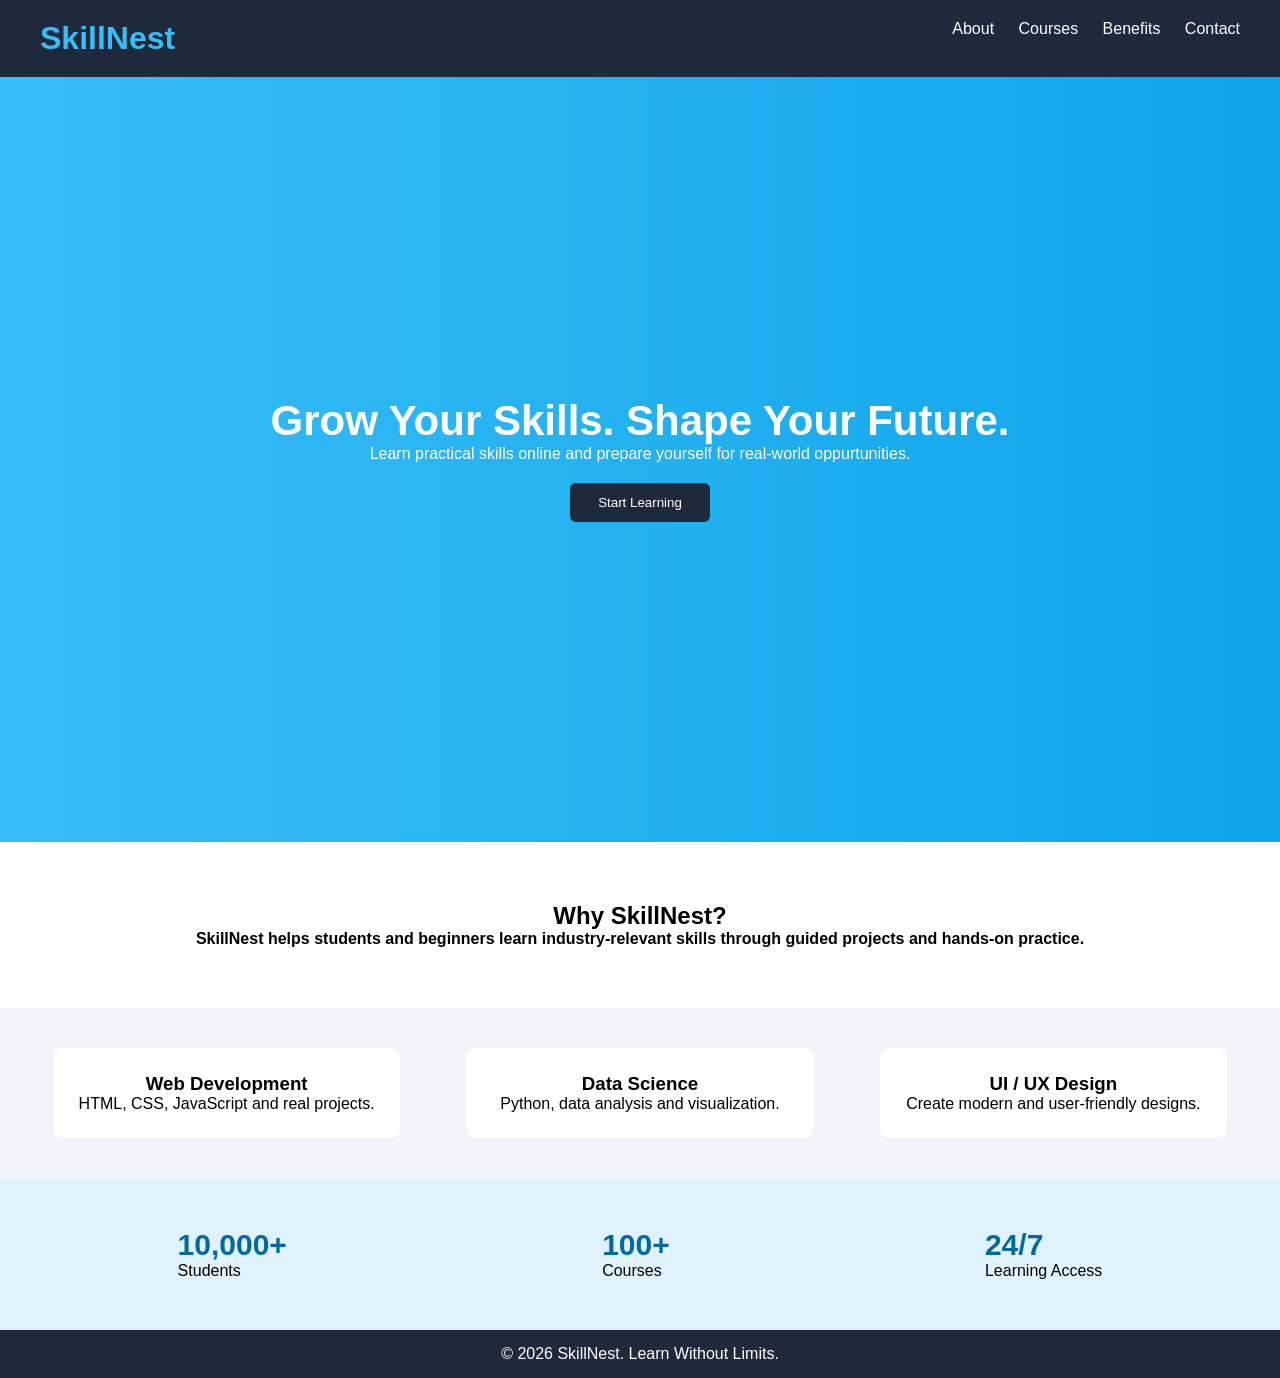
==== Level-1/Task-1-LandingPage/index.html @ 61e18b07 "Initial commit" ====
<!DOCTYPE html>
<html lang="en">
<head>
    <meta charset="UTF-8">
    <meta name="viewport" content="width=device-width, initial-scale=1.0">
    <title>Landing Page</title>
    <link rel="stylesheet" href="style.css">
</head>
<body>
    <header class="nav">
        <h1 class="brand">SkillNest</h1>
        <nav>
           <a href="#about">About</a>
           <a href="#courses">Courses</a>
           <a href="#benefits">Benefits</a>
           <a href="contact">Contact</a>
        </nav>
    </header>
    <section class="hero">
        <div class="hero-content"> 
        <h2>Grow Your Skills. Shape Your Future.</h2>
        <p>Learn practical skills online and prepare yourself for real-world oppurtunities.</p>
        <button>Start Learning</button>
        </div>
    </section>
    <section id="about" class="section">
        <h2>Why SkillNest?</h2>
        <h4>SkillNest helps students and beginners learn industry-relevant skills through guided projects and hands-on practice.</h4>
    </section>
    <section id="courses" class="cards">
      <div class="card">
        <h3>Web Development</h3>
        <p>HTML, CSS, JavaScript and real projects.</p>
      </div>
      <div class="card">
        <h3>Data Science</h3>
        <p>Python, data analysis and visualization.</p>
      </div>
      <div class="card">
        <h3>UI / UX Design</h3>
        <p>Create modern and user-friendly designs.</p>
      </div>
    </section>
    <section id="benefits" class="stats">
        <div>
            <h3>10,000+</h2>
            <p>Students</p>
        </div>
        <div>
            <h3>100+</h2>
            <p>Courses</p>
        </div>
        <div>
            <h3>24/7</h2>
            <p>Learning Access</p>
        </div>
    </section>
    <footer id="contact">
        <p>© 2026 SkillNest. Learn Without Limits.</p>
    </footer>
</body>
</html>
---- Level-1/Task-1-LandingPage/style.css ----
* {
    margin: 0;
    padding: 0;
    box-sizing: border-box;
    font-family: 'Segoe UI', sans-serif;
}

.nav {
    display: flex;
    justify-content: space-between;
    padding: 20px 40px;
    background-color: #1e293b;
}

.nav a {
    color: white;
    margin-left: 20px;
    text-decoration: none;
}

.brand {
    color: #38bdf8;
}

.hero {
    height: 85vh;
    background: linear-gradient(to right, #38bdf8, #0ea5e9);
    display: flex;
    align-items: center;
    justify-content: center;
    color: white;
    text-align: center;
}

.hero h2 {
    font-size: 42px;
}

.hero button {
    margin-top: 20px;
    padding: 12px 28px;
    border: none;
    background-color: #1e293b;
    color: white;
    border-radius: 6px;
    cursor: pointer;
}

.section {
    padding: 60px 20px;
    text-align: center;
}

.cards {
    display: flex;
    justify-content: space-around;
    padding: 40px 20px;
    background-color: #f1f5f9;
}

.card {
    background-color: white;
    width: 28%;
    padding: 25px;
    border-radius: 10px;
    text-align: center;
}

.stats {
    display: flex;
    justify-content: space-around;
    background-color: #e0f2fe;
    padding: 50px 20px;
}

.stats h3 {
    font-size: 30px;
    color: #0369a1;
}

footer {
    background-color: #1e293b;
    color: white;
    text-align: center;
    padding: 15px;
}
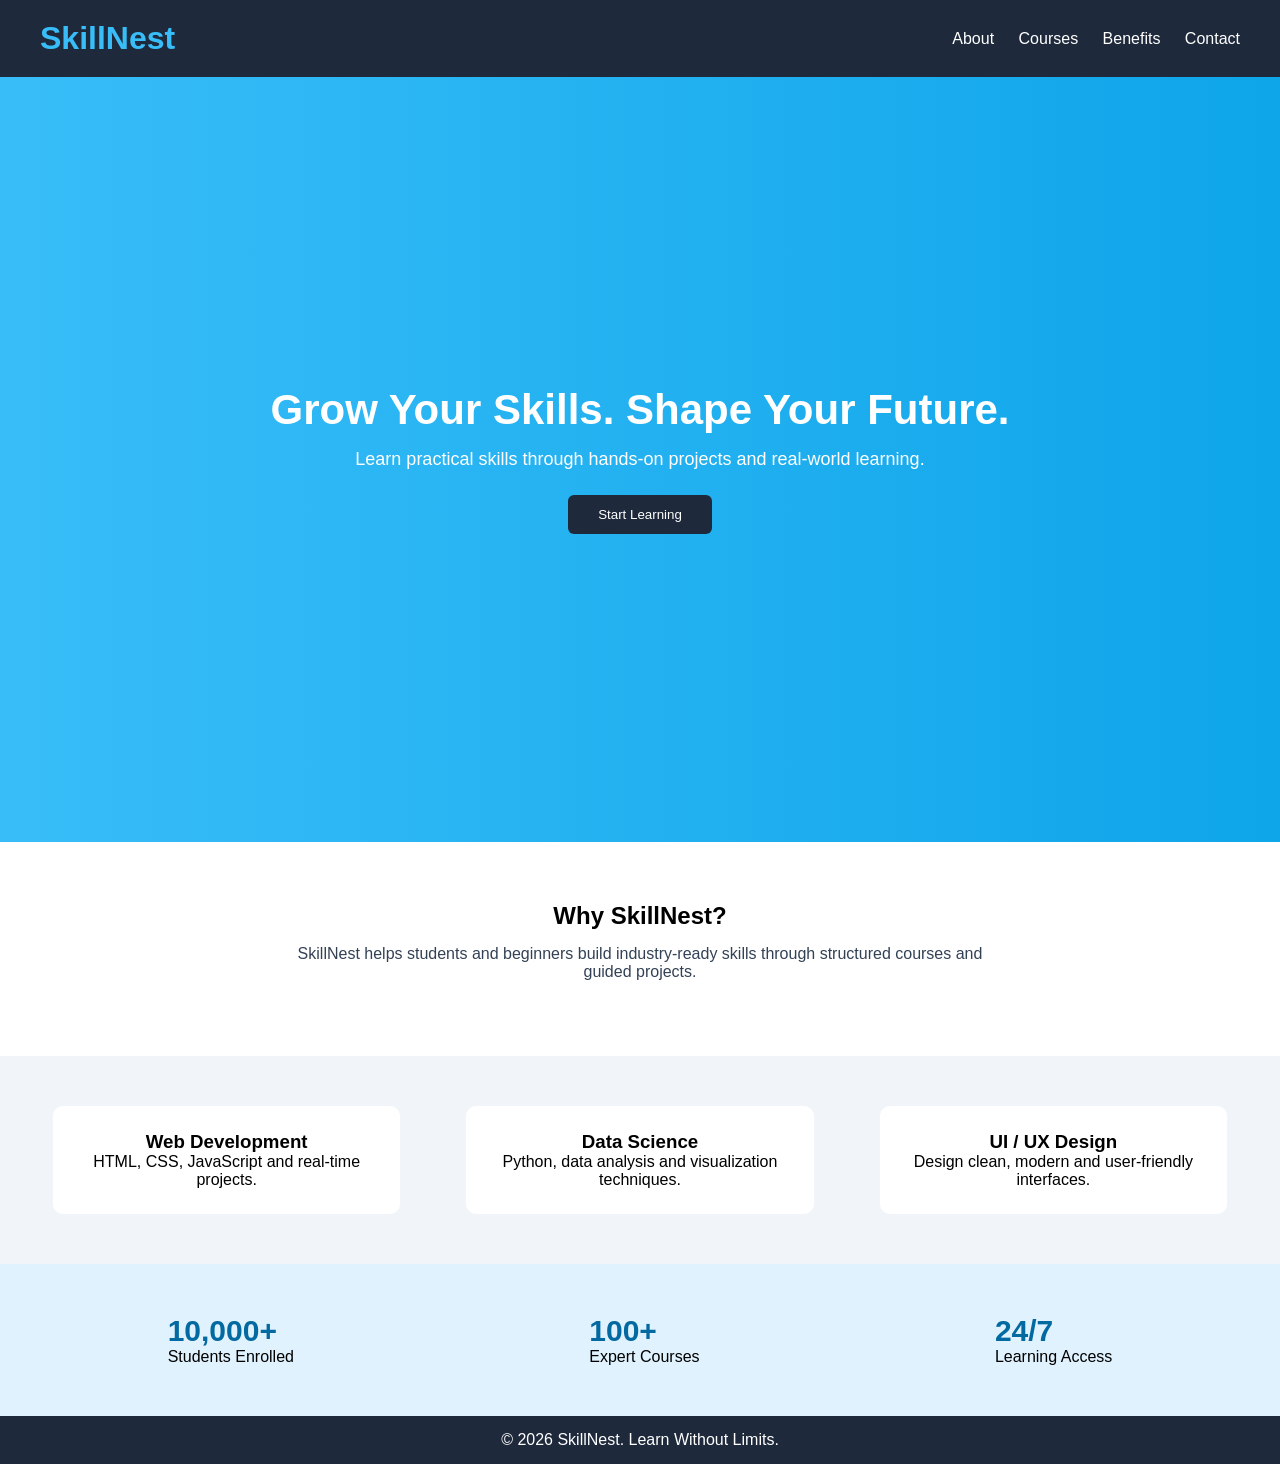
==== commit 1ba3c578: "updated Task-1" ====
--- a/Level-1/Task-1-LandingPage/index.html
+++ b/Level-1/Task-1-LandingPage/index.html
@@ -3,60 +3,70 @@
 <head>
     <meta charset="UTF-8">
     <meta name="viewport" content="width=device-width, initial-scale=1.0">
-    <title>Landing Page</title>
+    <title>SkillNest | Landing Page</title>
     <link rel="stylesheet" href="style.css">
 </head>
 <body>
-    <header class="nav">
-        <h1 class="brand">SkillNest</h1>
-        <nav>
-           <a href="#about">About</a>
-           <a href="#courses">Courses</a>
-           <a href="#benefits">Benefits</a>
-           <a href="contact">Contact</a>
-        </nav>
-    </header>
-    <section class="hero">
-        <div class="hero-content"> 
+
+<header class="nav">
+    <h1 class="brand">SkillNest</h1>
+    <nav>
+        <a href="#about">About</a>
+        <a href="#courses">Courses</a>
+        <a href="#benefits">Benefits</a>
+        <a href="#contact">Contact</a>
+    </nav>
+</header>
+
+<section class="hero">
+    <div class="hero-content">
         <h2>Grow Your Skills. Shape Your Future.</h2>
-        <p>Learn practical skills online and prepare yourself for real-world oppurtunities.</p>
+        <p>Learn practical skills through hands-on projects and real-world learning.</p>
         <button>Start Learning</button>
-        </div>
-    </section>
-    <section id="about" class="section">
-        <h2>Why SkillNest?</h2>
-        <h4>SkillNest helps students and beginners learn industry-relevant skills through guided projects and hands-on practice.</h4>
-    </section>
-    <section id="courses" class="cards">
-      <div class="card">
+    </div>
+</section>
+
+<section id="about" class="section">
+    <h2>Why SkillNest?</h2>
+    <p>
+        SkillNest helps students and beginners build industry-ready skills through
+        structured courses and guided projects.
+    </p>
+</section>
+
+<section id="courses" class="cards">
+    <div class="card">
         <h3>Web Development</h3>
-        <p>HTML, CSS, JavaScript and real projects.</p>
-      </div>
-      <div class="card">
+        <p>HTML, CSS, JavaScript and real-time projects.</p>
+    </div>
+    <div class="card">
         <h3>Data Science</h3>
-        <p>Python, data analysis and visualization.</p>
-      </div>
-      <div class="card">
+        <p>Python, data analysis and visualization techniques.</p>
+    </div>
+    <div class="card">
         <h3>UI / UX Design</h3>
-        <p>Create modern and user-friendly designs.</p>
-      </div>
-    </section>
-    <section id="benefits" class="stats">
-        <div>
-            <h3>10,000+</h2>
-            <p>Students</p>
-        </div>
-        <div>
-            <h3>100+</h2>
-            <p>Courses</p>
-        </div>
-        <div>
-            <h3>24/7</h2>
-            <p>Learning Access</p>
-        </div>
-    </section>
-    <footer id="contact">
-        <p>© 2026 SkillNest. Learn Without Limits.</p>
-    </footer>
+        <p>Design clean, modern and user-friendly interfaces.</p>
+    </div>
+</section>
+
+<section id="benefits" class="stats">
+    <div>
+        <h3>10,000+</h3>
+        <p>Students Enrolled</p>
+    </div>
+    <div>
+        <h3>100+</h3>
+        <p>Expert Courses</p>
+    </div>
+    <div>
+        <h3>24/7</h3>
+        <p>Learning Access</p>
+    </div>
+</section>
+
+<footer id="contact">
+    <p>© 2026 SkillNest. Learn Without Limits.</p>
+</footer>
+
 </body>
-</html>+</html>
--- a/Level-1/Task-1-LandingPage/style.css
+++ b/Level-1/Task-1-LandingPage/style.css
@@ -5,23 +5,37 @@
     font-family: 'Segoe UI', sans-serif;
 }
 
+html {
+    scroll-behavior: smooth;
+}
+
+/* NAVBAR */
 .nav {
     display: flex;
     justify-content: space-between;
+    align-items: center;
     padding: 20px 40px;
     background-color: #1e293b;
+    position: sticky;
+    top: 0;
 }
 
 .nav a {
     color: white;
     margin-left: 20px;
     text-decoration: none;
+    transition: color 0.3s ease;
+}
+
+.nav a:hover {
+    color: #38bdf8;
 }
 
 .brand {
     color: #38bdf8;
 }
 
+/* HERO */
 .hero {
     height: 85vh;
     background: linear-gradient(to right, #38bdf8, #0ea5e9);
@@ -32,29 +46,52 @@
     text-align: center;
 }
 
+.hero-content {
+    animation: fadeUp 1.2s ease;
+}
+
 .hero h2 {
     font-size: 42px;
 }
 
+.hero p {
+    margin-top: 15px;
+    font-size: 18px;
+}
+
 .hero button {
-    margin-top: 20px;
-    padding: 12px 28px;
+    margin-top: 25px;
+    padding: 12px 30px;
     border: none;
     background-color: #1e293b;
     color: white;
     border-radius: 6px;
     cursor: pointer;
+    transition: transform 0.3s, background-color 0.3s;
 }
 
+.hero button:hover {
+    background-color: #0f172a;
+    transform: scale(1.05);
+}
+
+/* SECTIONS */
 .section {
     padding: 60px 20px;
     text-align: center;
 }
 
+.section p {
+    max-width: 700px;
+    margin: 15px auto;
+    color: #334155;
+}
+
+/* COURSES */
 .cards {
     display: flex;
     justify-content: space-around;
-    padding: 40px 20px;
+    padding: 50px 20px;
     background-color: #f1f5f9;
 }
 
@@ -64,8 +101,15 @@
     padding: 25px;
     border-radius: 10px;
     text-align: center;
+    transition: transform 0.3s, box-shadow 0.3s;
 }
 
+.card:hover {
+    transform: translateY(-8px);
+    box-shadow: 0 10px 20px rgba(0,0,0,0.1);
+}
+
+/* STATS */
 .stats {
     display: flex;
     justify-content: space-around;
@@ -78,9 +122,22 @@
     color: #0369a1;
 }
 
+/* FOOTER */
 footer {
     background-color: #1e293b;
     color: white;
     text-align: center;
     padding: 15px;
 }
+
+/* ANIMATION */
+@keyframes fadeUp {
+    from {
+        opacity: 0;
+        transform: translateY(25px);
+    }
+    to {
+        opacity: 1;
+        transform: translateY(0);
+    }
+}
